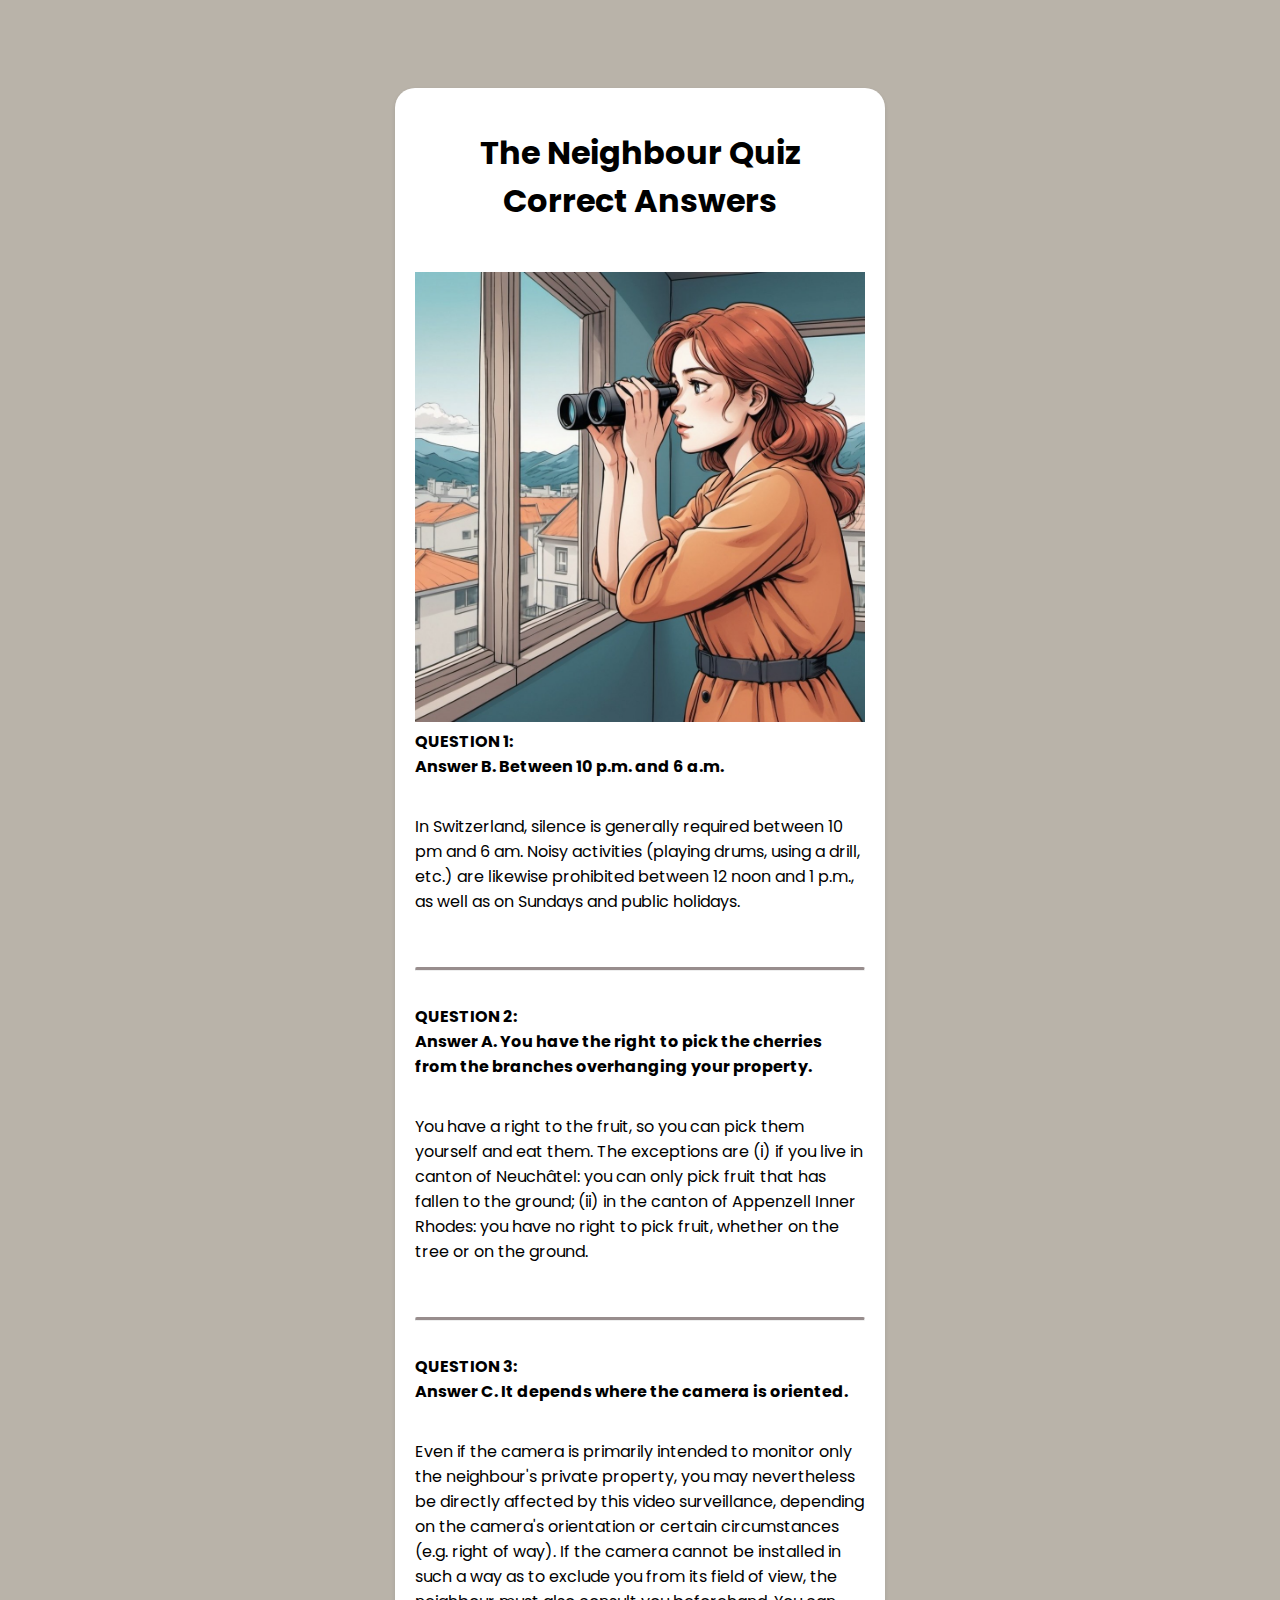
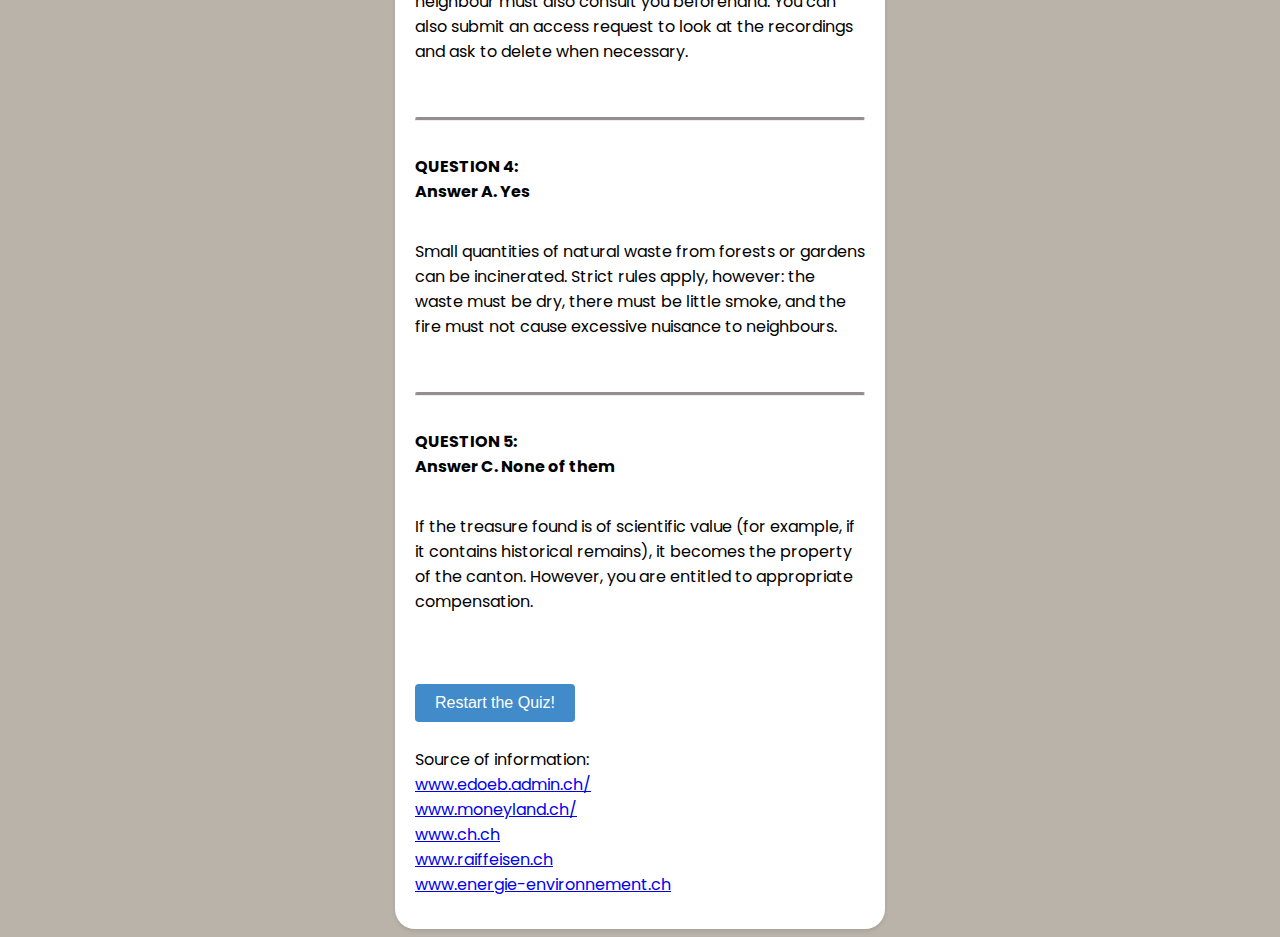
==== answers.html @ c89bf353 "quiz working now. now need to add other features required." ====
<!DOCTYPE html>
<html lang="en">
<head>
    <meta charset="UTF-8">
    <meta name="viewport" content="width=device-width, initial-scale=1.0">
    <title>Neighbour Quiz</title>
    <link rel="stylesheet" href="static/style.css">
</head>
<body>
    <div class="container">
        <h1 id="title"> The Neighbour Quiz <br> Correct Answers</h1>
        <br>
        <img src="static/neighbour.png" id = "image" alt="neighbour"> <br>
        
        <div  class="question">
    
            QUESTION 1: <br>
            Answer B. Between 10 p.m. and 6 a.m. 
        </div>
        <br>
        <div class="options">
            
            In Switzerland, silence is generally required between 10 pm and 6 am. Noisy activities (playing drums, using a drill, etc.) are likewise prohibited between 12 noon and 1 p.m., as well as on Sundays and public holidays.
    
        </div>
    
        <br>
        <hr class="divider">
        <br>

        <div  class="question">
    
            QUESTION 2:  <br>
            Answer A. You have the right to pick the cherries from the branches overhanging your property.<br>        </div>
        <br>
        <div class="options">
           
           You have a right to the fruit, so you can pick them yourself and eat them. The exceptions are (i) if you live in canton of Neuchâtel: you can only pick fruit that has fallen to the ground; (ii) in the canton of Appenzell Inner Rhodes: you have no right to pick fruit, whether on the tree or on the ground.

        </div>                               
        <br>
        <hr class="divider">
        <br>
        <div  class="question">
    
            QUESTION 3: <br> 
            Answer C. It depends where the camera is oriented.
        </div>
        <br>
        <div class="options">
            Even if the camera is primarily intended to monitor only the neighbour's private property, you may nevertheless be directly affected by this video surveillance, depending on the camera's orientation or certain circumstances (e.g. right of way). If the camera cannot be installed in such a way as to exclude you from its field of view, the neighbour must also consult you beforehand. You can also submit an access request to look at the recordings and ask to delete when necessary.

            <br>
            
        </div>
                        
        <br>
        <hr class="divider">
        <br>
        <div  class="question">
    
            QUESTION 4: <br>
            Answer A. Yes
        </div>
        <br>
        <div class="options">
            Small quantities of natural waste from forests or gardens can be incinerated. Strict rules apply, however: the waste must be dry, there must be little smoke, and the fire must not cause excessive nuisance to neighbours.

           
        </div>
        
        <br>
        <hr class="divider">
        <br>
        
        <div  class="question">
    
            QUESTION 5: <br> 
            Answer C. None of them
        </div>
        <br>
        <div class="options">
            If the treasure found is of scientific value (for example, if it contains historical remains), it becomes the property of the canton. However, you are entitled to appropriate compensation.
                       
        </div> <br><br>
      

            <form action="/">
            <input type="submit" value="Restart the Quiz!" id="restartbutton" />
            </form>
        <br>
        
        <div class="sources">
            Source of information: <br>
            <a href="www.edoeb.admin.ch/"> www.edoeb.admin.ch/</a><br>
            <a href="www.moneyland.ch">www.moneyland.ch/</a><br>
            <a href="www.ch.ch">www.ch.ch </a><br>
            <a href="www.raiffeisen.ch">www.raiffeisen.ch</a><br>
            <a href="www.energie-environnement.ch">www.energie-environnement.ch</a><br>

        </div>

    </div>
</body>
</html>
---- static/style.css ----
@import url('https://fonts.googleapis.com/css2?family=Poppins:wght@400;500;700&display=swap');

body {
  font-family: 'Poppins', sans-serif;
  background: #b9b3a9;
  display: flex;
  justify-content: center;
}

.container {
  width: 450px;
  padding: 20px;
  margin-top: 80px;
  background-color: #fff;
  box-shadow: 0 2px 4px rgba(0, 0, 0, 0.1);
  border-radius: 20px;
}

h1 {
  text-align: center;
}

#startbutton {
    display: inline-block;
    padding: 10px 20px;
    background-color: #428bca;
    color: #fff;
    border: none;
    cursor: pointer;
    font-size: 16px;
    border-radius: 4px;
    transition: background-color 0.3s;
    margin-right: 10px;
  }
  
  #startbutton:hover {
    background-color: #3071a9;
  }

  #image {
    width: 450px;
    height:450px;
   
  }
  
  .question {
    font-weight: bold;
    margin-bottom: 10px;
  }
  
  .options {
    margin-bottom: 20px;
    display: block;
  }
  
  #instruction {
    font-weight: bold;
    margin-bottom: 10px;
  }

  .querybutton {
    display: inline-block;
    padding: 10px 20px;
    background-color: #428bca;
    color: #fff;
    border: none;
    cursor: pointer;
    font-size: 16px;
    border-radius: 4px;
    transition: background-color 0.3s;
    margin-right: 10px;
  }
  
  .querybutton:hover {
    background-color: #3071a9;
  }

  #restartbutton {
    display: inline-block;
    padding: 10px 20px;
    background-color: #428bca;
    color: #fff;
    border: none;
    cursor: pointer;
    font-size: 16px;
    border-radius: 4px;
    transition: background-color 0.3s;
    margin-right: 10px;
  }
  
  #restartbutton:hover {
    background-color: #3071a9;
  }

  .divider {
    border-top: 3px solid #988d8d;
    border-radius: 2px;
  }

  .sources {
    margin-bottom: 12px;
    display: block;
  }
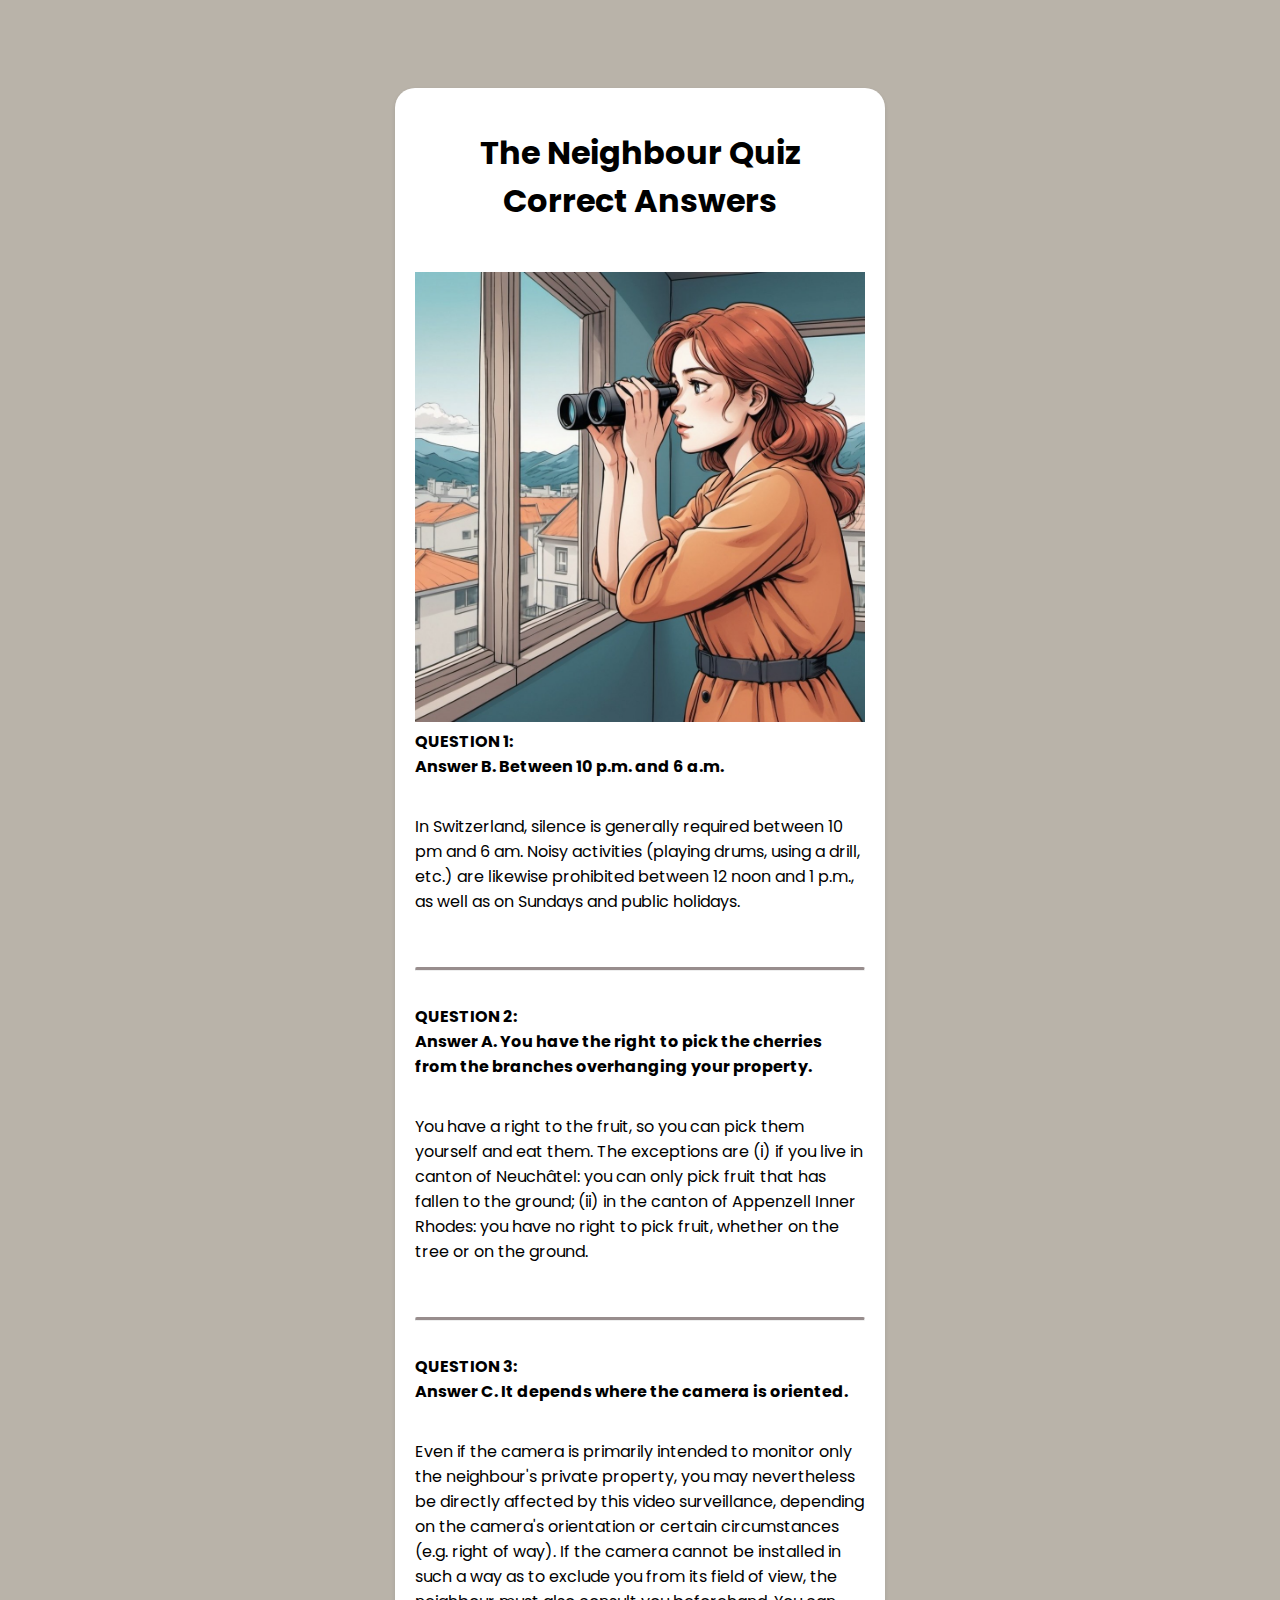
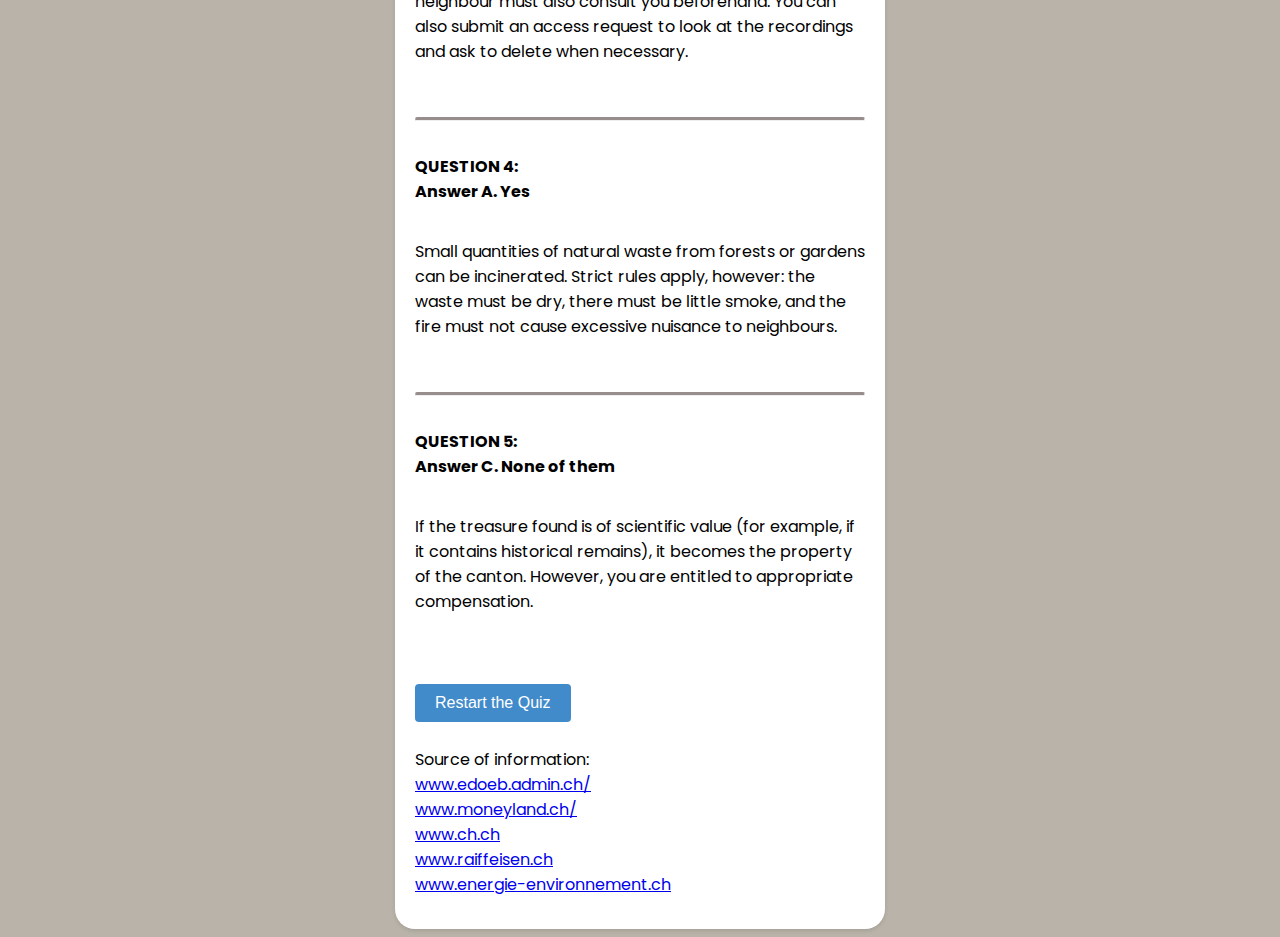
==== commit f78b89fb: "added the js file for saving name of user to LS." ====
--- a/answers.html
+++ b/answers.html
@@ -86,7 +86,7 @@
       
 
             <form action="/">
-            <input type="submit" value="Restart the Quiz!" id="restartbutton" />
+            <input type="submit" value="Restart the Quiz" id="restartbutton2" />
             </form>
         <br>
         
@@ -101,5 +101,6 @@
         </div>
 
     </div>
+    
 </body>
 </html>--- a/static/style.css
+++ b/static/style.css
@@ -37,12 +37,33 @@
     background-color: #3071a9;
   }
 
+  #addbutton {
+    display: inline-block;
+    padding: 10px 20px;
+    background-color: #428bca;
+    color: #fff;
+    border: none;
+    cursor: pointer;
+    font-size: 16px;
+    border-radius: 4px;
+    transition: background-color 0.3s;
+    margin-right: 10px;
+  }
+  
+  #addbutton:hover {
+    background-color: #3071a9;
+  }
   #image {
     width: 450px;
     height:450px;
    
   }
   
+  #welcome {
+    font-weight: bold;
+    margin-bottom: 10px;
+  }
+
   .question {
     font-weight: bold;
     margin-bottom: 10px;
@@ -75,7 +96,7 @@
     background-color: #3071a9;
   }
 
-  #restartbutton {
+  #restartbutton1 {
     display: inline-block;
     padding: 10px 20px;
     background-color: #428bca;
@@ -88,10 +109,25 @@
     margin-right: 10px;
   }
   
-  #restartbutton:hover {
+  #restartbutton1:hover {
     background-color: #3071a9;
   }
-
+  #restartbutton2 {
+    display: inline-block;
+    padding: 10px 20px;
+    background-color: #428bca;
+    color: #fff;
+    border: none;
+    cursor: pointer;
+    font-size: 16px;
+    border-radius: 4px;
+    transition: background-color 0.3s;
+    margin-right: 10px;
+  }
+  
+  #restartbutton2:hover {
+    background-color: #3071a9;
+  }
   .divider {
     border-top: 3px solid #988d8d;
     border-radius: 2px;
@@ -100,4 +136,27 @@
   .sources {
     margin-bottom: 12px;
     display: block;
+  }
+
+  #answersbutton {
+    display: inline-block;
+    padding: 10px 20px;
+    background-color: #428bca;
+    color: #fff;
+    border: none;
+    cursor: pointer;
+    font-size: 16px;
+    border-radius: 4px;
+    transition: background-color 0.3s;
+    margin-right: 10px;
+  }
+  
+  #answersbutton:hover {
+    background-color: #3071a9;
+  }
+
+  #results {
+    font-weight: bold;
+    margin-bottom: 10px;
+    color: #968566;
   }